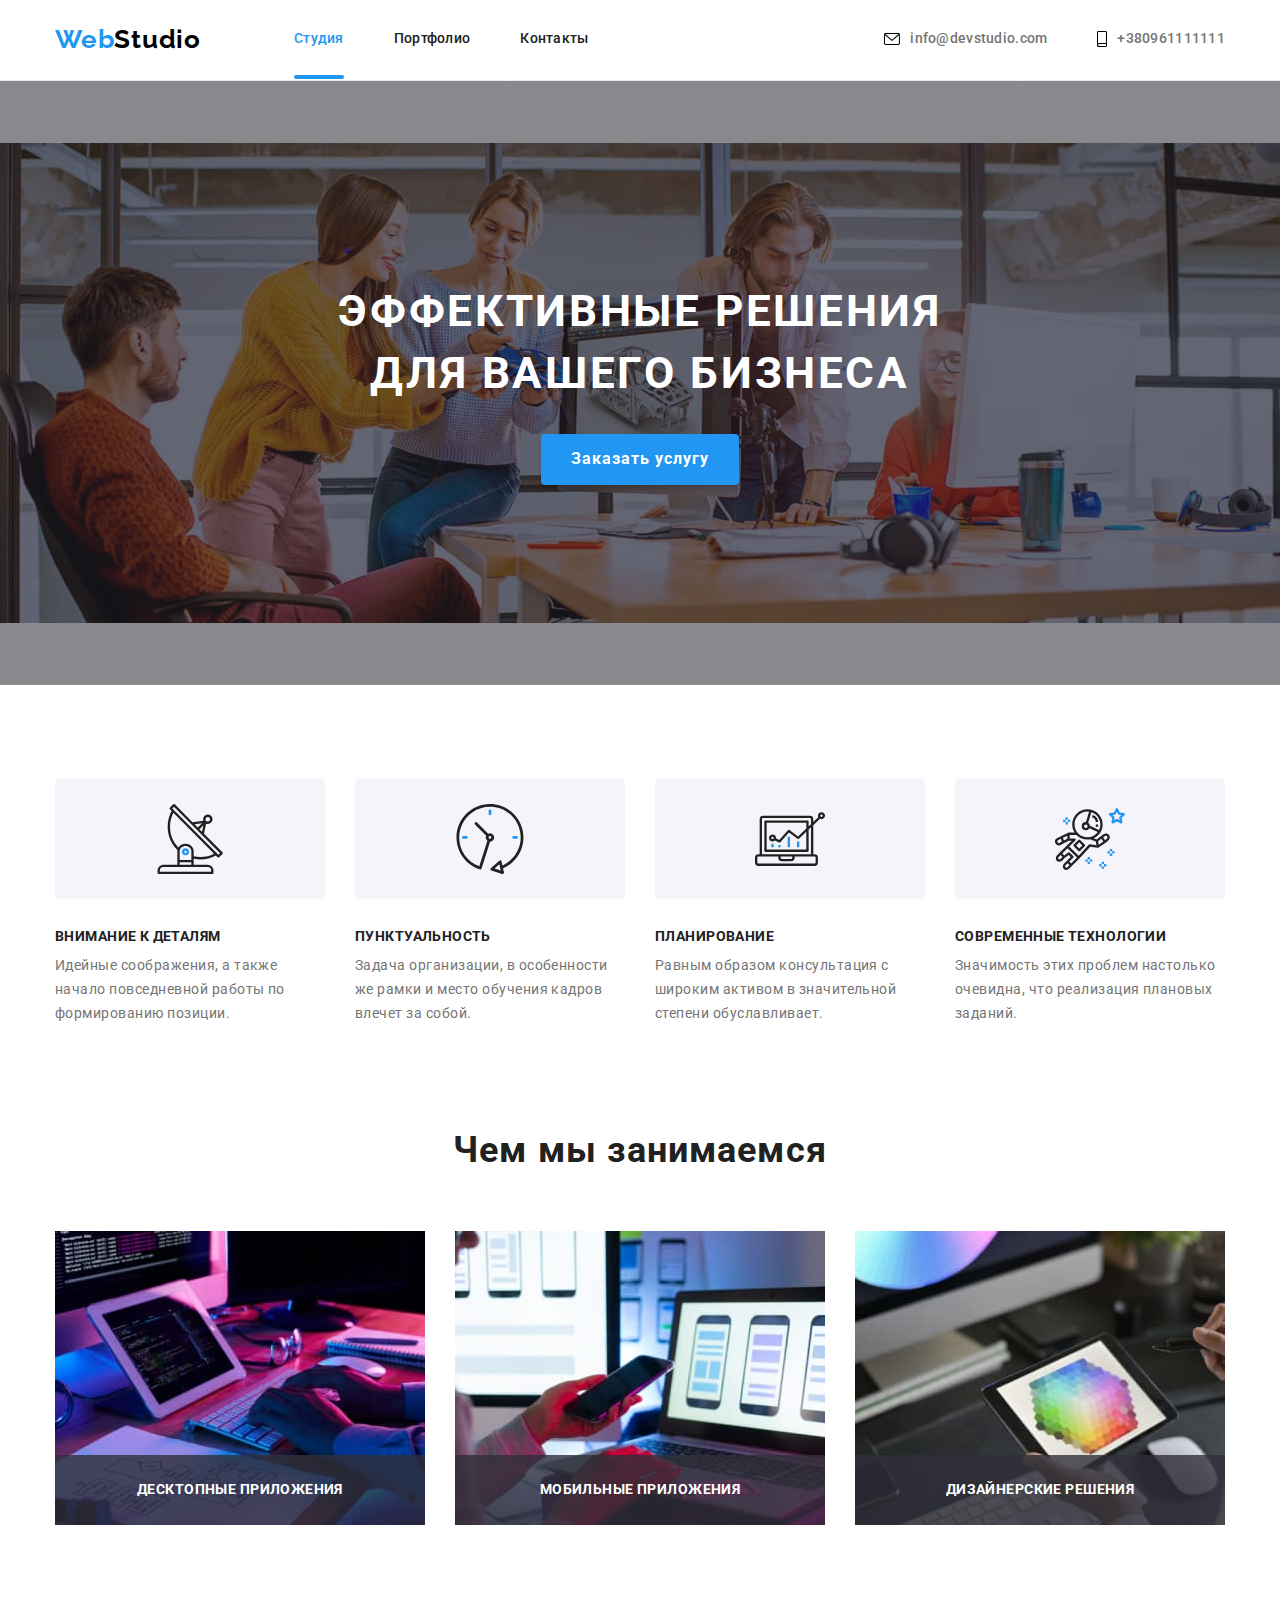
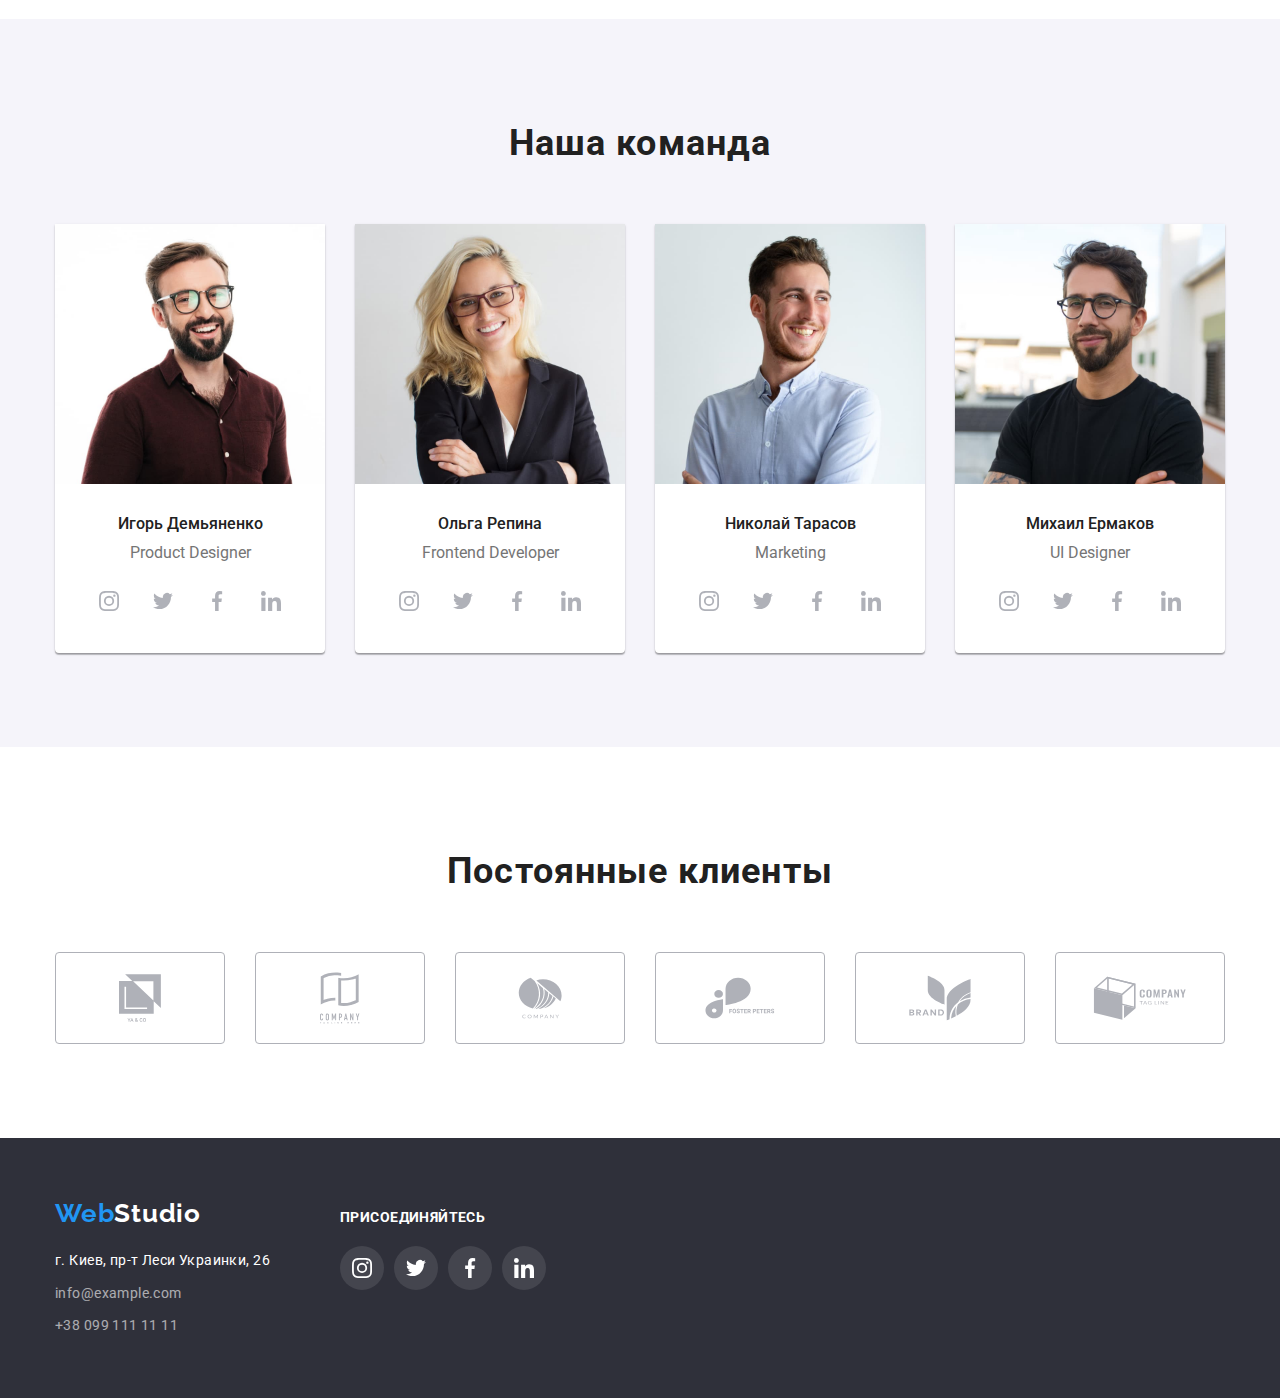
==== index.html @ d70297e1 "form markup" ====
<!DOCTYPE html>
<html lang="ru">

<head>
    <meta charset="UTF-8">
    <meta http-equiv="X-UA-Compatible" content="IE=edge">
    <meta name="viewport" content="width=device-width, initial-scale=1.0">
    <link rel="stylesheet"
        href="https://cdnjs.cloudflare.com/ajax/libs/modern-normalize/0.2.0/modern-normalize.min.css">
    <link rel="preconnect" href="https://fonts.gstatic.com">
    <link
        href="https://fonts.googleapis.com/css2?family=Raleway:wght@700&family=Roboto:wght@400;500;700;900&display=swap"
        rel="stylesheet">
    <link rel="stylesheet" href="./css/styles.css">
    <title>Студия-WebStudio</title>
</head>

<body>
    <header class="header">
        <div class="container">
            <div class="row space">
                <nav class="nav-row row space">
                    <a href="index.html" class="header-logo logo"><span>Web</span>Studio</a>
                    <ul class="row">
                        <li>
                            <a href="index.html" class="page-link active-page">Студия</a>
                        </li>
                        <li>
                            <a href="portfolio.html" class="page-link">Портфолио</a>
                        </li>
                        <li>
                            <a href="#" class="page-link">Контакты</a>
                        </li>
                    </ul>
                </nav>
                <ul class="link-row row">
                    <li class="link-item">
                        <a href="mailto:info@devstudio.com" target="_blank" rel="noopener noreferrer" class="link">
                            <svg class="link-svg" width="16" height="12">
                                <use href="./images/icons.svg#envelope"></use>
                            </svg>
                            info@devstudio.com
                        </a>
                    </li>
                    <li class="link-item">
                        <a href="tel:+380961111111" target="_blank" rel="noopener noreferrer" class="link">
                            <svg class="link-svg" width="10" height="16">
                                <use href="./images/icons.svg#smartphone"></use>
                            </svg>
                            +380961111111
                        </a>
                    </li>
                </ul>
            </div>
        </div>
    </header>
    <section class="hero">
        <div class="container">
            <h1 class="hero-title">Эффективные решения для вашего бизнеса</h1>
            <button type="button" class="hero-button" data-modal-open>Заказать услугу</button>
        </div>
    </section>
    <section class="advantages">
        <div class="container">
            <h2 class="visually-hidden">Наши преимущества</h2>
            <ul class="row">
                <li class="point-item">
                    <div class="svg-wrapper">
                        <svg width="70" height="70">
                            <use href="./images/icons.svg#antenna"></use>
                        </svg>
                    </div>
                    <h3 class="point-header">Внимание к деталям</h3>
                    <p class="point-value text">Идейные соображения, а также начало повседневной работы по формированию
                        позиции.</p>
                </li>
                <li class="point-item">
                    <div class="svg-wrapper">
                        <svg width="70" height="70">
                            <use href="./images/icons.svg#clock"></use>
                        </svg>
                    </div>
                    <h3 class="point-header">Пунктуальность</h3>
                    <p class="point-value text">Задача организации, в особенности же рамки и место обучения кадров
                        влечет за
                        собой.</p>
                </li>
                <li class="point-item">
                    <div class="svg-wrapper">
                        <svg width="70" height="70">
                            <use href="./images/icons.svg#diagram"></use>
                        </svg>
                    </div>
                    <h3 class="point-header">Планирование</h3>
                    <p class="point-value text">Равным образом консультация с широким активом в значительной степени
                        обуславливает.</p>
                </li>
                <li class="point-item">
                    <div class="svg-wrapper">
                        <svg width="70" height="70">
                            <use href="./images/icons.svg#astronaut"></use>
                        </svg>
                    </div>
                    <h3 class="point-header">Современные технологии</h3>
                    <p class="point-value text">Значимость этих проблем настолько очевидна, что реализация плановых
                        заданий.
                    </p>
                </li>
            </ul>
        </div>
    </section>
    <section class="section">
        <div class="container">
            <h2 class="second-title">Чем мы занимаемся</h2>
            <ul class="row">
                <li class="image-item">
                    <div class="doing-wrapper">
                         <img src="./images/what-we-do1.jpg" alt="как бы мы работали над вашим проектом" width="370"
                        height="294">
                        <div class="doing-text">Десктопные приложения</div>
                    </div>
                </li>
                <li class="image-item">
                    <div class="doing-wrapper">
                        <img src="./images/what-we-do2.jpg" alt="еще один пример работы" width="370" height="294">
                        <div class="doing-text">Мобильные приложения</div>
                    </div>  
                    
                </li>
                <li class="image-item">
                    <div class="doing-wrapper">
                        <img src="./images/what-we-do3.jpg" alt="у нас лучшие дизайнеры" width="370" height="294">
                        <div class="doing-text">Дизайнерские решения</div>
                    </div>
                </li>
            </ul>
        </div>
    </section>
    <section class="section team-section">
        <div class="container">
            <h2 class="team-title">Наша команда</h2>
            <ul class="row card-row">
                <li class="card">
                    <img src="./images/product-designer.jpg" alt="product-designer" width="270" height="260">
                    <div class="card-info">
                        <h3 class="name">Игорь Демьяненко</h3>
                        <p lang="en" class="position">Product Designer</p>
                        <ul class="social-icons">
                            <li class="social-icon-item">
                                <a href="#" class="social-icon-link" target="_blank" rel="noopener noreferrer">
                                    <svg class="social-icon" width="20" height="20">
                                        <use href="./images/icons.svg#instagram"></use>
                                    </svg>
                                </a>
                            </li>
                            <li class="social-icon-item">
                                <a href="#" class="social-icon-link">
                                    <svg class="social-icon" width="20" height="20">
                                        <use href="./images/icons.svg#twitter"></use>
                                    </svg>
                                </a>
                            </li>
                            <li class="social-icon-item">
                                <a href="#" class="social-icon-link" target="_blank" rel="noopener noreferrer">
                                    <svg class="social-icon" width="20" height="20">
                                        <use href="./images/icons.svg#facebook"></use>
                                    </svg>
                                </a>
                            </li>
                            <li class="social-icon-item">
                                <a href="#" class="social-icon-link" target="_blank" rel="noopener noreferrer">
                                    <svg class="social-icon" width="20" height="20">
                                        <use href="./images/icons.svg#linkedin"></use>
                                    </svg>
                                </a>
                            </li>
                        </ul>
                    </div>

                </li>
                <li class="card">
                    <img src="./images/frontend-developer.jpg" alt="frontend-developer" width="270" height="260">
                    <div class="card-info">
                        <h3 class="name">Ольга Репина</h3>
                        <p lang="en" class="position">Frontend Developer</p>
                        <ul class="social-icons">
                            <li class="social-icon-item">
                                <a href="#" class="social-icon-link" target="_blank" rel="noopener noreferrer">
                                    <svg class="social-icon" width="20" height="20">
                                        <use href="./images/icons.svg#instagram"></use>
                                    </svg>
                                </a>
                            </li>
                            <li class="social-icon-item">
                                <a href="#" class="social-icon-link">
                                    <svg class="social-icon" width="20" height="20">
                                        <use href="./images/icons.svg#twitter"></use>
                                    </svg>
                                </a>
                            </li>
                            <li class="social-icon-item">
                                <a href="#" class="social-icon-link" target="_blank" rel="noopener noreferrer">
                                    <svg class="social-icon" width="20" height="20">
                                        <use href="./images/icons.svg#facebook"></use>
                                    </svg>
                                </a>
                            </li>
                            <li class="social-icon-item">
                                <a href="#" class="social-icon-link" target="_blank" rel="noopener noreferrer">
                                    <svg class="social-icon" width="20" height="20">
                                        <use href="./images/icons.svg#linkedin"></use>
                                    </svg>
                                </a>
                            </li>
                        </ul>
                    </div>
                </li>
                <li class="card">
                    <img src="./images/marketing.jpg " alt="marketing" width="270" height="260">
                    <div class="card-info">
                        <h3 class="name">Николай Тарасов</h3>
                        <p lang="en" class="position">Marketing</p>
                        <ul class="social-icons">
                            <li class="social-icon-item">
                                <a href="#" class="social-icon-link" target="_blank" rel="noopener noreferrer">
                                    <svg class="social-icon" width="20" height="20">
                                        <use href="./images/icons.svg#instagram"></use>
                                    </svg>
                                </a>
                            </li>
                            <li class="social-icon-item">
                                <a href="#" class="social-icon-link">
                                    <svg class="social-icon" width="20" height="20">
                                        <use href="./images/icons.svg#twitter"></use>
                                    </svg>
                                </a>
                            </li>
                            <li class="social-icon-item">
                                <a href="#" class="social-icon-link" target="_blank" rel="noopener noreferrer">
                                    <svg class="social-icon" width="20" height="20">
                                        <use href="./images/icons.svg#facebook"></use>
                                    </svg>
                                </a>
                            </li>
                            <li class="social-icon-item">
                                <a href="#" class="social-icon-link" target="_blank" rel="noopener noreferrer">
                                    <svg class="social-icon" width="20" height="20">
                                        <use href="./images/icons.svg#linkedin"></use>
                                    </svg>
                                </a>
                            </li>
                        </ul>
                    </div>
                </li>
                <li class="card">
                    <img src="./images/ui-designer.jpg" alt="ui-designer" width="270" height="260">
                    <div class="card-info">
                        <h3 class="name">Михаил Ермаков</h3>
                        <p lang="en" class="position">UI Designer</p>
                        <ul class="social-icons">
                            <li class="social-icon-item">    
                                <a href="#" class="social-icon-link" target="_blank" rel="noopener noreferrer">
                                    <svg class="social-icon" width="20" height="20">
                                        <use href="./images/icons.svg#instagram"></use>
                                    </svg>
                                </a>
                            </li>
                            <li class="social-icon-item">
                                <a href="#" class="social-icon-link">
                                    <svg class="social-icon" width="20" height="20">
                                        <use href="./images/icons.svg#twitter"></use>
                                    </svg>
                                </a>
                            </li>
                            <li class="social-icon-item">
                                <a href="#" class="social-icon-link" target="_blank" rel="noopener noreferrer">
                                    <svg class="social-icon" width="20" height="20">
                                        <use href="./images/icons.svg#facebook"></use>
                                    </svg>
                                </a>
                            </li>
                            <li class="social-icon-item">
                                <a href="#" class="social-icon-link" target="_blank" rel="noopener noreferrer">
                                    <svg class="social-icon" width="20" height="20">
                                        <use href="./images/icons.svg#linkedin"></use>
                                    </svg>
                                </a>
                            </li>
                        </ul>
                    </div>
                </li>
            </ul>
        </div>
    </section>
    <section class="regular-customers section">
        <div class="container">
            <h2 class="regular-customers-title">Постоянные клиенты</h2>
            <ul class="customer-link-row">
                <li class="customer-item">
                    <a href="#" class="customer-link" target="_blank" rel="noopener noreferrer">
                        <svg class="brand-icon" width="42" height="48">
                            <use href="./images/icons.svg#union"></use>
                        </svg>
                    </a>
                </li>
                <li class="customer-item">
                    <a href="#" class="customer-link" target="_blank" rel="noopener noreferrer">
                        <svg class="brand-icon" width="40" height="52">
                            <use href="./images/icons.svg#tag-line-com"></use>
                        </svg>
                    </a>
                </li>
                <li class="customer-item">
                    <a href="#" class="customer-link" target="_blank" rel="noopener noreferrer">
                        <svg class="brand-icon" width="44" height="42">
                            <use href="./images/icons.svg#company"></use>
                        </svg>
                    </a>
                </li>
                <li class="customer-item">
                    <a href="#" class="customer-link" target="_blank" rel="noopener noreferrer">
                        <svg class="brand-icon" width="86" height="42">
                            <use href="./images/icons.svg#foster"></use>
                        </svg>
                    </a>
                </li>
                <li class="customer-item">
                    <a href="#" class="customer-link" target="_blank" rel="noopener noreferrer">
                        <svg class="brand-icon" width="64" height="46">
                            <use href="./images/icons.svg#brand"></use>
                        </svg>
                    </a>
                </li>
                <li  class="customer-item">
                    <a href="#" class="customer-link" target="_blank" rel="noopener noreferrer">
                        <svg class="brand-icon" width="94" height="44">
                            <use href="./images/icons.svg#tag-line"></use>
                        </svg>
                    </a>
                </li>
            </ul>
        </div>
    </section>
    <footer class="footer">
        <div class="container">
            <div class="row footer-row">
                <div class="left-column">
                    <a href="index.html" class="logo footer-logo"><span>Web</span>Studio</a>
                    <address class="address">
                        <ul class="address-row">
                            <li class="address-item">
                                <a href="https://goo.gl/maps/iHY8PVEZyVwbVwEV8" target="_blank"
                                    rel="noopener noreferrer" class="link-hover footer-link address">г. Киев, пр-т Леси
                                    Украинки, 26</a>
                            </li>
                            <li class="address-item">
                                <a href="mailto:info@example.com" target="_blank" rel="noopener noreferrer"
                                    class="footer-link">info@example.com</a>
                            </li>
                            <li class="address-item">
                                <a href="tel:+380991111111" target="_blank" rel="noopener noreferrer"
                                    class="footer-link">+38
                                    099
                                    111 11 11</a>
                            </li>
                        </ul>
                    </address>
                </div>
                <div class="second-column">
                    <h3 class="social-header point-header">присоединяйтесь</h3>
                    <ul class="footer-social-icons">
                        <li class="footer-social-item">
                            <a href="#" class="footer-social-icon-link" target="_blank" rel="noopener noreferrer">
                                <svg class="footer-social-icon" width="20" height="20">
                                    <use href="./images/icons.svg#instagram"></use>
                                </svg>
                            </a>
                        </li>
                        <li class="footer-social-item">
                            <a href="#" class="footer-social-icon-link">
                                <svg class="footer-social-icon" width="20" height="20">
                                    <use href="./images/icons.svg#twitter"></use>
                                </svg>
                            </a>
                        </li>
                        <li class="footer-social-item">
                            <a href="#" class="footer-social-icon-link" target="_blank" rel="noopener noreferrer">
                                <svg class="footer-social-icon" width="20" height="20">
                                    <use href="./images/icons.svg#facebook"></use>
                                </svg>
                            </a>
                        </li>
                        <li class="footer-social-item">
                            <a href="#" class="footer-social-icon-link" target="_blank" rel="noopener noreferrer">
                                <svg class="footer-social-icon" width="20" height="20">
                                    <use href="./images/icons.svg#linkedin"></use>
                                </svg>
                            </a>
                        </li>
                    </ul>
                </div>
            </div>

        </div>
    </footer>
    <div class="backdrop is-hidden" data-modal>
        <div class="modal">
            <button class="close-button" type="button" data-modal-close>
                <svg class="close-inner" width="18" height="18">
                    <use href="./images/icons.svg#close"></use>
                </svg>
            </button>
            <h3 class="popup-header">Оставьте свои данные, мы вам перезвоним</h3>
            <form class="popup-form" action="./js/modal.js" method="get">
                <div class="input-wrapper">
                    <label for="name">Имя</label>
                    <input type="text" id="name" value="name">
                </div>
                <div class="input-wrapper">
                    <label for="tel">Телефон</label>
                    <input type="tel" id="tel" value="tel">
                </div>
                <div class="input-wrapper">
                    <label for="email">Почта</label>
                    <input type="email" id="email" value="email">
                </div>
                <div class="input-wrapper">
                    <label for="message">Комментарий</label>
                    <textarea name="message" id="message" cols="30" rows="10"></textarea>
                </div>
                <div class="check-wrapper">
                    <input type="checkbox" id="agreement">
                    <label for="agreement">Соглашаюсь с рассылкой и принимаю <a class="conditions-link" href="#">Условия договора</a></label>
                </div>
                <button type="submit">Отправить</button>
            </form>
        </div>
    </div>
    <script src="./js/modal.js"></script>
</body>
</html>
---- css/styles.css ----
:root {
  --main-font: "Roboto", sans-serif;
  --secondary-font: "Raleway", sans-serif;
  --brand-color: #2196f3;
  --main-text-color: #212121;
  --sub-text-color: #757575;
  --white-color: #fff;
  --black-color: #000;
  --dark-backgraund: #2f303a;
  --light-background: #f5f4fa;
  --border-color: #ececec;
  --secondary-border-color: #eeeeee;
  --under-bg-color: #c4c4c4;
  --icons-color: #afb1b8;
}

body {
  font-family: var(--main-font);
  font-size: 14px;
  line-height: 1.14;
  color: var(--main-text-color);
  margin: 0;
  font-style: normal;
}
img {
  display: block;
}
div {
  box-sizing: border-box;
}
.container {
  width: 1200px;
  padding: 0 15px;
  margin: 0 auto;
}
button {
  cursor: pointer;
}
a {
  text-decoration: none;
  font-style: inherit;
}
ul {
  list-style: none;
  margin: 0;
  padding: 0;
}
h1,
h2,
h3,
h4,
h5,
h6,
p {
  padding: 0;
  margin: 0;
}
.page-link,
.link {
  font-weight: 500;
  line-height: 1.14;
  letter-spacing: 0.02em;
  transition-duration: 250ms;
  transition-timing-function: cubic-bezier(0.4, 0, 0.2, 1);
}
.link {
  color: var(--sub-text-color);
}
.page-link {
  color: var(--main-text-color);
}
.link:focus,
.link:hover,
.page-link:hover,
.page-link:focus,
.footer-link:hover,
.footer-link:focus {
  color: var(--brand-color);
  opacity: 1;
}
.logo span {
  color: var(--brand-color);
}
.logo {
  font-family: var(--secondary-font);
  font-size: 26px;
  line-height: 1.19;
  font-weight: bold;
  letter-spacing: 0.03em;
}
.header {
  border-bottom: 1px solid var(--border-color);
  padding: 24px 0 25px 0;
}
.header-logo {
  color: var(--black-color);
  margin-right: 93px;
}
.active-page {
  color: var(--brand-color);
  position: relative;
}
.active-page::after {
  content: "";
  background: var(--brand-color);
  border-radius: 2px;
  width: 100%;
  height: 4px;
  position: absolute;
  display: block;
  top: 45px;
  left: 0;
}
.link-item svg {
  margin-right: 10px;
}

.link {
  display: flex;
  align-items: center;
}
.mail-svg,
.phone-svg {
  fill: var(--sub-text-color);
  transition-duration: 250ms;
  transition-timing-function: cubic-bezier(0.4, 0, 0.2, 1);
}
.link:hover .link-svg,
.link:focus .link-svg {
  fill: var(--brand-color);
}

.svg-wrapper {
  display: flex;
  align-items: center;
  justify-content: center;
  height: 120px;
  margin-bottom: 30px;
  background: var(--light-background);
  border-radius: 4px;
}
.hero {
  padding: 200px 0;
  text-align: center;
  background-color: var(--under-bg-color);
  background-image: linear-gradient(
      rgba(47, 48, 58, 0.4),
      rgba(47, 48, 58, 0.4)
    ),
    url("../images/hero-bg.jpg");
  background-repeat: no-repeat;
  background-position: center;
  background-size: contain;
}
.hero-title {
  font-size: 44px;
  line-height: 1.4;
  text-transform: uppercase;
  color: var(--white-color);
  text-align: center;
  letter-spacing: 0.06em;
  margin-top: 0;
  margin-left: auto;
  margin-right: auto;
  margin-bottom: 30px;
  max-width: 696px;
}
.hero-button {
  color: var(--white-color);
  font-size: 16px;
  font-family: var(--main-font);
  font-weight: 700;
  letter-spacing: 0.06em;
  border: none;
  padding: 10px 30px;
  line-height: 1.9;
  background: var(--brand-color);
  box-shadow: 0 4px 4px rgba(0, 0, 0, 0.15);
  border-radius: 4px;
}
.visually-hidden {
  position: absolute;
  clip: rect(0 0 0 0);
  width: 1px;
  height: 1px;
  margin: -1px;
}
.point-item {
  flex: 0 0 270px;
}
.point-item:not(:last-child) {
  margin-right: 30px;
}
.point-header {
  font-size: 14px;
  line-height: 1.14;
  letter-spacing: 0.03em;
  text-transform: uppercase;
  margin-bottom: 10px;
}
.text {
  color: var(--sub-text-color);
  line-height: 1.7;
}
.point-value {
  letter-spacing: 0.03rem;
}
.second-title,
.team-title,
.regular-customers-title {
  font-size: 36px;
  line-height: 1.7;
  text-align: center;
  letter-spacing: 0.03em;
  margin-bottom: 50px;
}
.advantages {
  padding-top: 94px;
}
.doing-wrapper {
  position: relative;
}
.doing-text {
  font-weight: bold;
  font-size: 14px;
  line-height: 1.14;
  text-align: center;
  letter-spacing: 0.03em;
  text-transform: uppercase;
  color: var(--white-color);
  position: absolute;
  bottom: 0;
  left: 0;
  width: 100%;
  background: rgba(47, 48, 58, 0.8);
  display: flex;
  align-items: center;
  justify-content: center;
  height: 70px;
}
.section {
  padding: 94px 0;
}
.our-team {
  background-color: var(--light-background);
}
.social-icons {
  display: flex;
  align-items: center;
  justify-content: space-between;
  margin-top: 16px;
}
.social-icon-link,
.footer-social-icon-link {
  width: 44px;
  height: 44px;
  border-radius: 50%;
  display: flex;
  align-items: center;
  justify-content: center;
  transition-duration: 250ms;
  transition-timing-function: cubic-bezier(0.4, 0, 0.2, 1);
}
.social-icon-link:hover,
.social-icon-link:focus {
  background-color: var(--brand-color);
}
.social-icon-link:hover .social-icon,
.social-icon-link:focus .social-icon {
  fill: var(--white-color);
}
.social-icon,
.brand-icon {
  fill: var(--icons-color);
  transition-duration: 250ms;
  transition-timing-function: cubic-bezier(0.4, 0, 0.2, 1);
}
.row {
  display: flex;
  flex-wrap: wrap;
}
.nav-row li:not(:last-child),
.link-row li:not(:last-child) {
  margin-right: 50px;
}
.space {
  align-items: center;
  justify-content: space-between;
}
.image-item {
  flex: 0 0 370px;
}
.image-item:not(:last-child) {
  margin-right: 30px;
}
.team-section {
  background-color: var(--light-background);
}
.card-row {
  margin-left: -30px;
  margin-top: -30px;
}
.card {
  text-align: center;
  background-color: var(--white-color);
  box-shadow: 0 1px 3px rgba(0, 0, 0, 0.12), 0 1px 1px rgba(0, 0, 0, 0.14),
    0 2px 1px rgba(0, 0, 0, 0.2);
  border-radius: 0 0 4px 4px;
  margin-left: 30px;
  margin-top: 30px;
  flex-basis: calc((100% - 120px) / 4);
}
.card-info {
  padding: 30px 32px;
}
.name {
  font-size: 16px;
  line-height: 1.2;
  font-weight: 500;
  text-transform: capitalize;
  margin-bottom: 10px;
}
.position {
  color: var(--sub-text-color);
  font-size: 16px;
  line-height: 1.2;
  margin: 0;
}
.customer-link-row {
  display: flex;
  margin-top: -30px;
  margin-left: -30px;
}
.customer-item {
  margin-left: 30px;
  margin-top: 30px;
  flex-basis: calc((100% - 180px) / 6);
}
.customer-link {
  border: 1px solid var(--icons-color);
  box-sizing: border-box;
  border-radius: 4px;
  display: flex;
  align-items: center;
  justify-content: center;
  height: 92px;
  transition-duration: 250ms;
  transition-timing-function: cubic-bezier(0.4, 0, 0.2, 1);
}
.customer-link:hover,
.customer-link:focus {
  border-color: var(--brand-color);
}
.customer-link:hover .brand-icon,
.customer-link:focus .brand-icon {
  fill: var(--brand-color);
}
.footer {
  padding: 60px 0;
  background-color: var(--dark-backgraund);
}

.left-column {
  margin-right: 70px;
}
.footer-row {
  align-items: baseline;
}
.footer-social-icon-link {
  background: rgba(255, 255, 255, 0.1);
  transition-duration: 250ms;
  transition-timing-function: cubic-bezier(0.4, 0, 0.2, 1);
}
.footer-social-icon {
  fill: var(--white-color);
}
.footer-social-item:not(:last-child) {
  margin-right: 10px;
}
.footer-social-icon-link:hover,
.footer-social-icon-link:focus {
  background: var(--brand-color);
}
.footer-social-icons {
  display: flex;
  align-items: center;
}
.social-header {
  color: var(--white-color);
  margin-bottom: 20px;
}
.footer-logo {
  color: var(--white-color);
}
.footer-link {
  font-style: normal;
  opacity: 0.6;
  color: var(--white-color);
  font-size: 14px;
  line-height: 1.7;
  letter-spacing: 0.03em;
}
.address {
  color: var(--white-color);
  opacity: 1;
}
.address-item:not(:last-child) {
  margin-bottom: 9px;
}
/* ====== portfolio-page ====== */

.button-row {
  display: flex;
  align-items: center;
  justify-content: center;
  margin-bottom: 50px;
}
.list-item:not(:last-child) {
  margin-right: 8px;
}
.portfolio-button {
  font-weight: 500;
  font-size: 16px;
  line-height: 1.6;
  color: var(--main-text-color);
  padding: 6px 22px;
  background-color: var(--light-background);
  border-radius: 4px;
  letter-spacing: 0.03em;
  border: none;
  transition-duration: 250ms;
  transition-timing-function: cubic-bezier(0.4, 0, 0.2, 1);
}
.portfolio-button:hover,
.portfolio-button:focus {
  background-color: var(--brand-color);
  color: var(--white-color);
  box-shadow: 0 3px 1px rgba(0, 0, 0, 0.1), 0 1px 2px rgba(0, 0, 0, 0.08),
    0px 2px 2px rgba(0, 0, 0, 0.12);
}
.portfolio-row {
  margin-top: -30px;
  margin-left: -30px;
}
.portfolio-card {
  flex-basis: calc((100% - 90px) / 3);
  margin-top: 30px;
  margin-left: 30px;
}
.portfolio-card-wrapper {
  position: relative;
  overflow: hidden;
}
.portfolio-card-overlay {
  position: absolute;
  font-size: 18px;
  line-height: 28px;
  letter-spacing: 0.03em;
  color: var(--white-color);
  padding: 63px 24px;
  background: rgba(33, 150, 243, 0.9);
  transform: translateY(100%);
  transition: transform 250ms linear;
  width: 100%;
  height: 100%;
  overflow-y: auto;
}
.portfolio-info {
  padding: 20px 24px;
  border-bottom: 1px solid var(--secondary-border-color);
  border-left: 1px solid var(--secondary-border-color);
  border-right: 1px solid var(--secondary-border-color);
}
.project-name {
  font-size: 18px;
  line-height: 2;
  letter-spacing: 0.06em;
  margin-bottom: 4px;
  color: var(--main-text-color);
}
.portfolio-card-link {
  transition-duration: 250ms;
  transition-timing-function: cubic-bezier(0.4, 0, 0.2, 1);
}
.portfolio-card-link:hover .portfolio-card-overlay,
.portfolio-card-link:focus .portfolio-card-overlay {
  transform: translateY(-100%);
}
.portfolio-card-link:hover,
.portfolio-card-link:focus {
  box-sizing: border-box;
  display: block;
  box-shadow: 0px 1px 1px rgba(0, 0, 0, 0.12), 0px 4px 4px rgba(0, 0, 0, 0.06),
    1px 4px 6px rgba(0, 0, 0, 0.16);
}
.project-type {
  font-size: 16px;
  line-height: 1.9;
  color: var(--sub-text-color);
}
.address {
  margin-top: 20px;
}

.backdrop {
  position: fixed;
  left: 0;
  top: 0;
  height: 100vh;
  width: 100vw;
  background: rgba(0, 0, 0, 0.2);
  pointer-events: auto;
  opacity: 1;
  visibility: visible;
  transition: opacity 250ms linear, visibility 500ms linear;
}
.is-hidden {
  pointer-events: none;
  opacity: 0;
  visibility: hidden;
}
.modal {
  position: absolute;
  top: 50%;
  left: 50%;
  transform: translate(-50%, -50%);
  width: 528px;
  height: 581px;
  background: #ffffff;
  box-shadow: 0px 1px 3px rgba(0, 0, 0, 0.12), 0px 1px 1px rgba(0, 0, 0, 0.14),
    0px 2px 1px rgba(0, 0, 0, 0.2);
  border-radius: 4px;
  padding: 40px;
}
.close-button {
  display: flex;
  align-items: center;
  justify-content: center;
  width: 30px;
  height: 30px;
  position: absolute;
  padding: 0;
  top: 8px;
  right: 8px;
  border-radius: 50%;
  background: #ffffff;
  border: 1px solid rgba(0, 0, 0, 0.1);
  box-sizing: border-box;
  transition-duration: 250ms;
  transition-timing-function: cubic-bezier(0.4, 0, 0.2, 1);
}
.input-wrapper label {
  display: block;
}
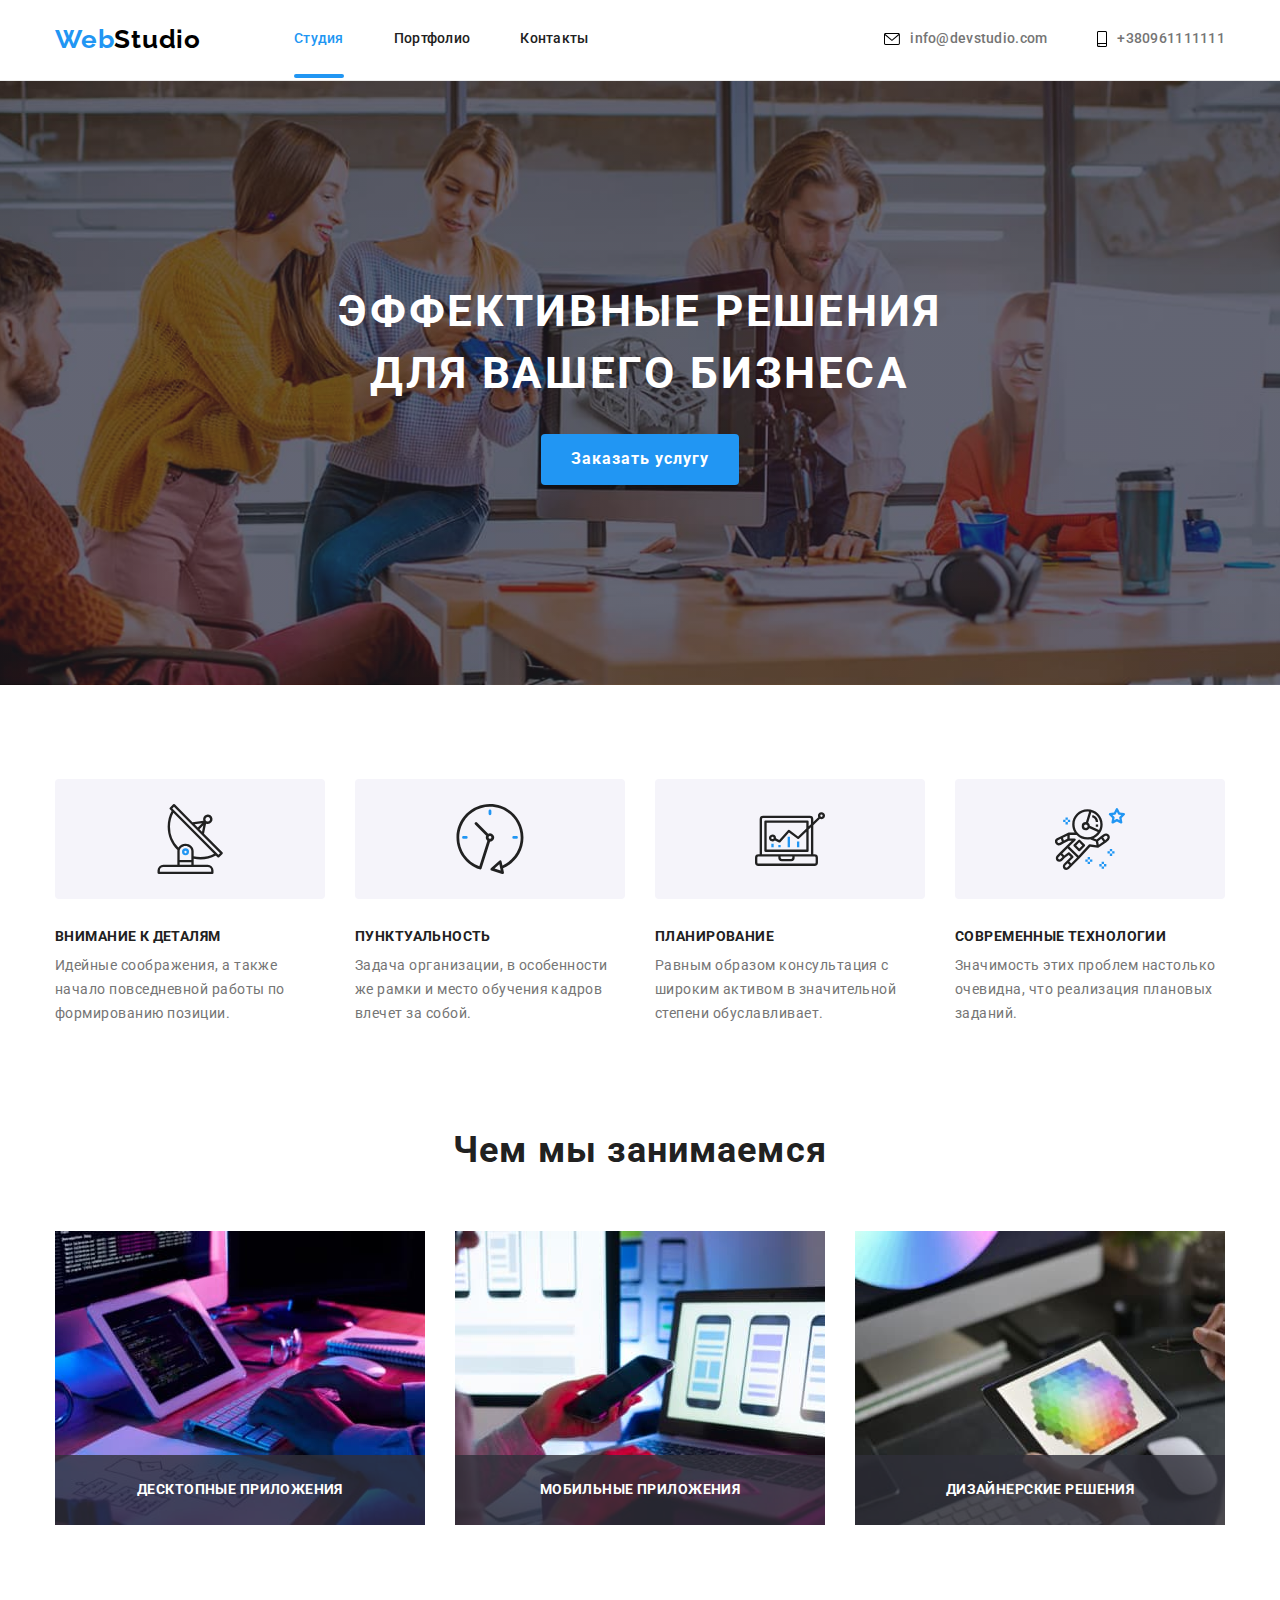
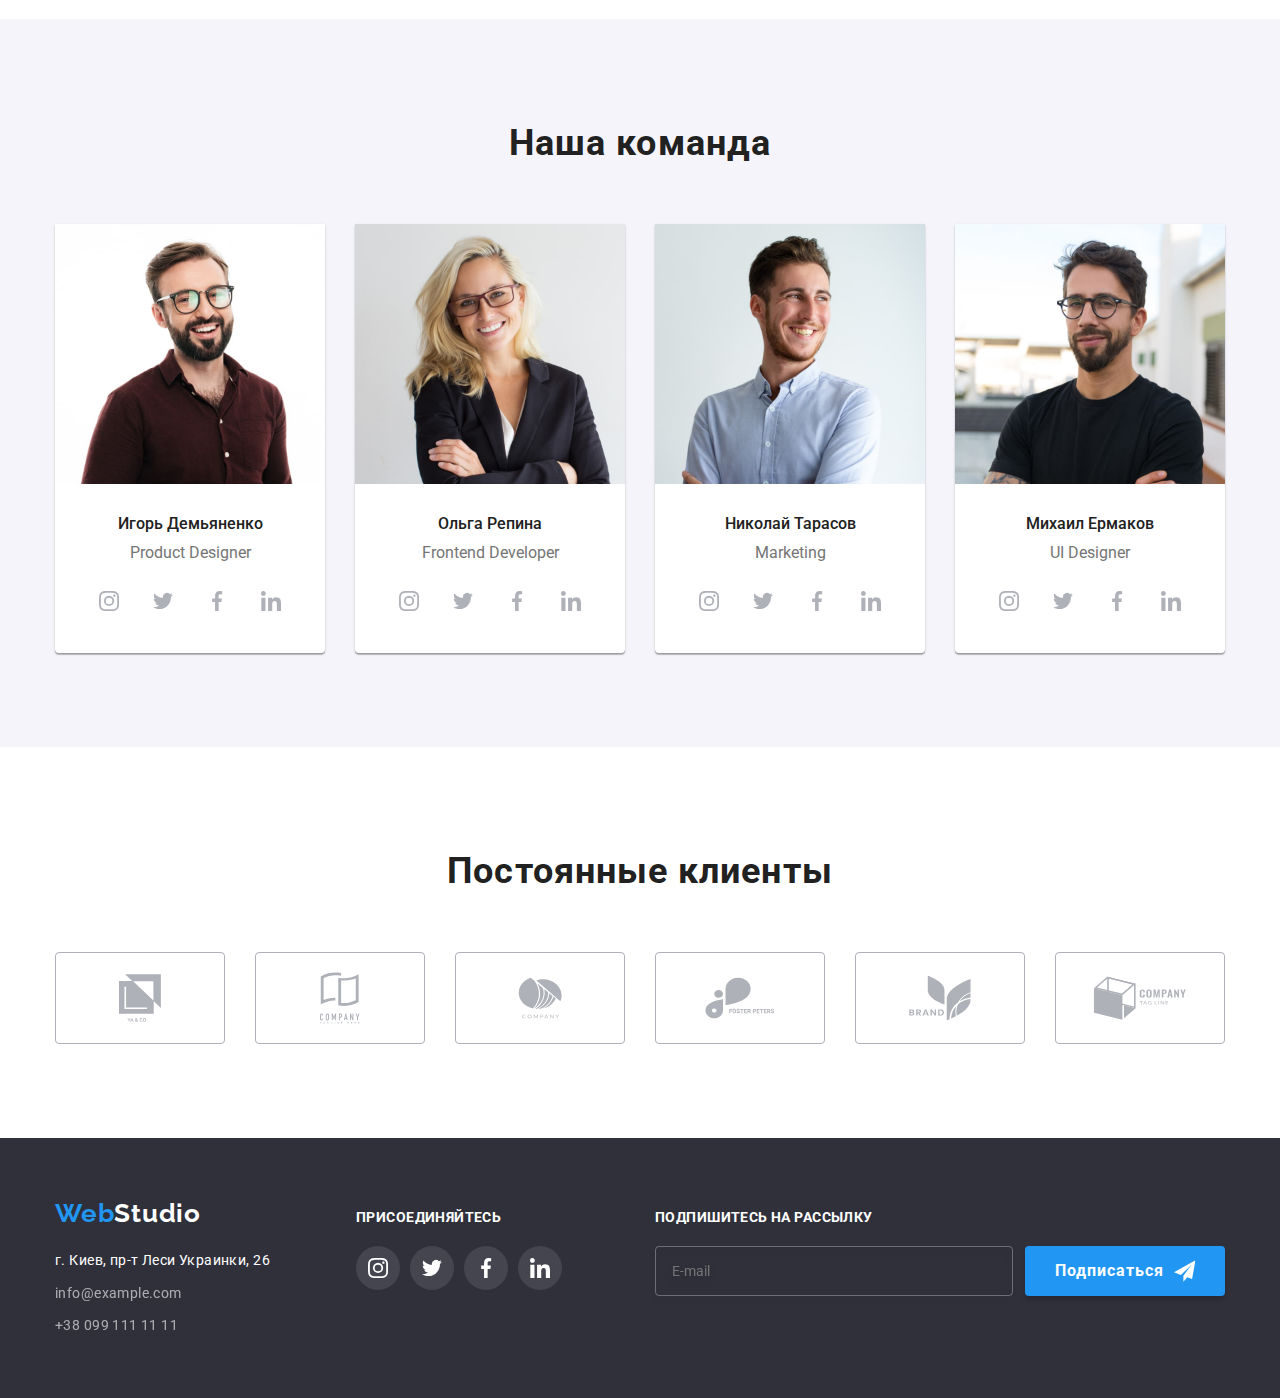
==== commit 8ab86e0a: "homework-6" ====
--- a/index.html
+++ b/index.html
@@ -399,6 +399,18 @@
                         </li>
                     </ul>
                 </div>
+                <div class="third-column">
+                    <h3 class="social-header point-header">Подпишитесь на рассылку</h3>
+                    <form action="get" class="mailing">
+                        <input class="mailing-input" type="email" placeholder="E-mail" name="mailing-email" required>
+                        <button class="mailing-button" type="submit">
+                            Подписаться
+                            <svg class="send-icon" width="24" height="24">
+                                <use href="./images/icons.svg#icon-send"></use>
+                            </svg>
+                        </button>
+                    </form>
+                </div>
             </div>
 
         </div>
@@ -412,30 +424,40 @@
             </button>
             <h3 class="popup-header">Оставьте свои данные, мы вам перезвоним</h3>
             <form class="popup-form" action="./js/modal.js" method="get">
-                <div class="input-wrapper">
-                    <label for="name">Имя</label>
-                    <input type="text" id="name" value="name">
+                    <label class="popup-label" for="name">Имя</label>
+                    <div class="input-wrapper">
+                        <input class="popup-input" type="text" id="name" required name="user-name" minlength="2" pattern="[a-zA-Zа-яёАЯЁ]+" title="Имя должно содержать символы кириллицы или латиницы">
+                        <svg class="input-icon" width="18" height="18">
+                            <use href="./images/icons.svg#person"></use>
+                        </svg>
+                    </div>
+                    <label class="popup-label" for="tel">Телефон</label>
+                    <div class="input-wrapper">
+                        <input class="popup-input" type="tel" id="tel" pattern="[0-9]{3}-[0-9]{3}-[0-9]{2}-[0-9]{2}" title="096-000-00-00" required name="user-tel">
+                        <svg class="input-icon" width="18" height="18">
+                            <use href="./images/icons.svg#phone-black"></use>
+                        </svg>
+                    </div>
+                    <label class="popup-label" for="email">Почта</label>
+                    <div class="input-wrapper">
+                        <input class="popup-input" type="email" id="email" name="user-email" required>
+                        <svg class="input-icon" width="18" height="18">
+                            <use href="./images/icons.svg#email-black"></use>
+                        </svg>
+                    </div>
+                    <label class="popup-label" for="message">Комментарий</label>
+                    <div class="input-wrapper">
+                        <textarea class="popup-textarea" name="message" id="message" placeholder="Введите текст"></textarea>
+                    </div>
+                <div class="check-wrapper">
+                    <input class="checkbox visually-hidden"  type="checkbox" id="agreement" required>
+                    <label class="check-label" for="agreement">Соглашаюсь с рассылкой и принимаю <a class="conditions-link" href="#"> Условия договора</a></label>
                 </div>
-                <div class="input-wrapper">
-                    <label for="tel">Телефон</label>
-                    <input type="tel" id="tel" value="tel">
-                </div>
-                <div class="input-wrapper">
-                    <label for="email">Почта</label>
-                    <input type="email" id="email" value="email">
-                </div>
-                <div class="input-wrapper">
-                    <label for="message">Комментарий</label>
-                    <textarea name="message" id="message" cols="30" rows="10"></textarea>
-                </div>
-                <div class="check-wrapper">
-                    <input type="checkbox" id="agreement">
-                    <label for="agreement">Соглашаюсь с рассылкой и принимаю <a class="conditions-link" href="#">Условия договора</a></label>
-                </div>
-                <button type="submit">Отправить</button>
+                <button class="popup-submit" type="submit">Отправить</button>
             </form>
         </div>
     </div>
     <script src="./js/modal.js"></script>
 </body>
+
 </html>--- a/css/styles.css
+++ b/css/styles.css
@@ -2,6 +2,7 @@
   --main-font: "Roboto", sans-serif;
   --secondary-font: "Raleway", sans-serif;
   --brand-color: #2196f3;
+  --button-hover: #188ce8;
   --main-text-color: #212121;
   --sub-text-color: #757575;
   --white-color: #fff;
@@ -60,6 +61,7 @@
   font-weight: 500;
   line-height: 1.14;
   letter-spacing: 0.02em;
+  transition-property: color;
   transition-duration: 250ms;
   transition-timing-function: cubic-bezier(0.4, 0, 0.2, 1);
 }
@@ -108,23 +110,19 @@
   height: 4px;
   position: absolute;
   display: block;
-  top: 45px;
+  bottom: -32px;
   left: 0;
 }
-.link-item svg {
+
+.link-svg {
   margin-right: 10px;
-}
-
+  transition: fill 250ms cubic-bezier(0.4, 0, 0.2, 1);
+}
 .link {
   display: flex;
   align-items: center;
 }
-.mail-svg,
-.phone-svg {
-  fill: var(--sub-text-color);
-  transition-duration: 250ms;
-  transition-timing-function: cubic-bezier(0.4, 0, 0.2, 1);
-}
+
 .link:hover .link-svg,
 .link:focus .link-svg {
   fill: var(--brand-color);
@@ -150,7 +148,7 @@
     url("../images/hero-bg.jpg");
   background-repeat: no-repeat;
   background-position: center;
-  background-size: contain;
+  background-size: cover;
 }
 .hero-title {
   font-size: 44px;
@@ -165,7 +163,9 @@
   margin-bottom: 30px;
   max-width: 696px;
 }
-.hero-button {
+.hero-button, 
+.popup-submit,
+.mailing-button {
   color: var(--white-color);
   font-size: 16px;
   font-family: var(--main-font);
@@ -177,13 +177,26 @@
   background: var(--brand-color);
   box-shadow: 0 4px 4px rgba(0, 0, 0, 0.15);
   border-radius: 4px;
+  transition: background 250ms cubic-bezier(0.4, 0, 0.2, 1);
+}
+.hero-button:hover,
+.hero-button:focus,
+.popup-submit:hover,
+.popup-submit:focus,
+.mailing-button:hover,
+.mailing-button:focus {
+  background: var(--button-hover);
 }
 .visually-hidden {
-  position: absolute;
-  clip: rect(0 0 0 0);
-  width: 1px;
-  height: 1px;
+  position: absolute !important;
+  clip: rect(1px 1px 1px 1px);
+  clip: rect(1px, 1px, 1px, 1px);
+  width: 1px !important;
+  height: 1px !important;
   margin: -1px;
+  padding: 0;
+  border: 0;
+  overflow: hidden;
 }
 .point-item {
   flex: 0 0 270px;
@@ -258,6 +271,7 @@
   display: flex;
   align-items: center;
   justify-content: center;
+  transition-property: background;
   transition-duration: 250ms;
   transition-timing-function: cubic-bezier(0.4, 0, 0.2, 1);
 }
@@ -272,6 +286,7 @@
 .social-icon,
 .brand-icon {
   fill: var(--icons-color);
+  transition-property: fill;
   transition-duration: 250ms;
   transition-timing-function: cubic-bezier(0.4, 0, 0.2, 1);
 }
@@ -344,6 +359,7 @@
   align-items: center;
   justify-content: center;
   height: 92px;
+  transition-property: border;
   transition-duration: 250ms;
   transition-timing-function: cubic-bezier(0.4, 0, 0.2, 1);
 }
@@ -362,14 +378,13 @@
 
 .left-column {
   margin-right: 70px;
+  flex: 0 0 231px;
 }
 .footer-row {
   align-items: baseline;
 }
 .footer-social-icon-link {
   background: rgba(255, 255, 255, 0.1);
-  transition-duration: 250ms;
-  transition-timing-function: cubic-bezier(0.4, 0, 0.2, 1);
 }
 .footer-social-icon {
   fill: var(--white-color);
@@ -399,6 +414,8 @@
   font-size: 14px;
   line-height: 1.7;
   letter-spacing: 0.03em;
+  transition: color 250ms cubic-bezier(0.4, 0, 0.2, 1),
+    opacity 250ms cubic-bezier(0.4, 0, 0.2, 1);
 }
 .address {
   color: var(--white-color);
@@ -428,6 +445,7 @@
   border-radius: 4px;
   letter-spacing: 0.03em;
   border: none;
+  transition-property: color, box-shadow, background-color;
   transition-duration: 250ms;
   transition-timing-function: cubic-bezier(0.4, 0, 0.2, 1);
 }
@@ -479,6 +497,9 @@
   color: var(--main-text-color);
 }
 .portfolio-card-link {
+  box-sizing: border-box;
+  display: block;
+  transition-property: box-shadow;
   transition-duration: 250ms;
   transition-timing-function: cubic-bezier(0.4, 0, 0.2, 1);
 }
@@ -488,8 +509,6 @@
 }
 .portfolio-card-link:hover,
 .portfolio-card-link:focus {
-  box-sizing: border-box;
-  display: block;
   box-shadow: 0px 1px 1px rgba(0, 0, 0, 0.12), 0px 4px 4px rgba(0, 0, 0, 0.06),
     1px 4px 6px rgba(0, 0, 0, 0.16);
 }
@@ -530,7 +549,8 @@
   box-shadow: 0px 1px 3px rgba(0, 0, 0, 0.12), 0px 1px 1px rgba(0, 0, 0, 0.14),
     0px 2px 1px rgba(0, 0, 0, 0.2);
   border-radius: 4px;
-  padding: 40px;
+  padding: 43px 40px 40px;
+
 }
 .close-button {
   display: flex;
@@ -546,9 +566,159 @@
   background: #ffffff;
   border: 1px solid rgba(0, 0, 0, 0.1);
   box-sizing: border-box;
+}
+.close-inner {
+  transition-property: fill;
   transition-duration: 250ms;
   transition-timing-function: cubic-bezier(0.4, 0, 0.2, 1);
 }
-.input-wrapper label {
+.close-button:hover .close-inner,
+.close-button:focus .close-inner {
+  fill: var(--brand-color);
+}
+.popup-form {
+  text-align: center;
+}
+.popup-header {
+  font-weight: bold;
+  margin-bottom: 12px;
+  font-size: 20px;
+  line-height: 1.15;
+  text-align: center;
+  letter-spacing: 0.03em;
+  color: var(--main-text-color);
+}
+input, textarea {
+  box-sizing: border-box;
+}
+.popup-label {
+  font-size: 12px;
+  line-height: 1.17;
+  letter-spacing: 0.01em;
+  color: var(--sub-text-color);
   display: block;
-}
+  text-align: left;
+}
+.popup-input {
+  padding: 11px 12px 11px 42px;
+}
+
+.popup-input:focus,
+.popup-textarea:focus,
+.mailing-input:focus {
+  outline: none;
+  border-color: var(--brand-color);
+}
+.input-icon {
+  transition: fill 250ms cubic-bezier(0.4, 0, 0.2, 1);
+}
+.popup-input:focus + .input-icon,
+.popup-textarea:focus  + .input-icon {
+  fill: var(--brand-color);
+}
+.popup-textarea {
+  padding: 12px 16px;
+  height: 120px;
+  resize: none;
+}
+.popup-textarea::placeholder {
+  font-size: 12px;
+  line-height: 1.17;
+  letter-spacing: 0.01em;
+  color: rgba(117, 117, 117, 0.5);
+
+color: rgba(117, 117, 117, 0.5);
+}
+.popup-input, 
+.popup-textarea {
+  border: 1px solid rgba(33, 33, 33, 0.2);
+  border-radius: 4px;
+  width: 100%;
+  transition: border 250ms cubic-bezier(0.4, 0, 0.2, 1);
+}
+
+.check-label {
+  font-size: 14px;
+  line-height: 1.7;
+  letter-spacing: 0.03em;
+  color: var(--sub-text-color);
+  text-align: left;
+}
+.conditions-link {
+  font-size: 14px;
+  line-height: 1.7;
+  letter-spacing: 0.03em;
+  text-decoration-line: underline;
+  color: var(--brand-color);
+  margin-left: 4px;
+}
+.input-wrapper {
+  position: relative;
+  margin-top: 4px;
+  margin-bottom: 10px;
+}
+.popup-submit {
+  padding: 10px 55px;
+}
+.input-icon {
+  position: absolute;
+  top: 50%;
+  left: 12px;
+  transform: translateY(-50%);
+}
+.check-wrapper {
+  margin-bottom: 30px;
+}
+.check-label {
+  display: flex;
+  align-items: center;
+  justify-content: center;
+  
+}
+.check-label::before {
+  content: '';
+  border: 2px solid var(--main-text-color);
+  border-radius: 4px;
+  width: 16px;
+  height: 15px;
+  cursor: pointer;
+  bottom: 0;
+  margin-right: 7px;
+  transition: background 250ms cubic-bezier(0.4, 0, 0.2, 1), border-color 250ms cubic-bezier(0.4, 0, 0.2, 1);
+}
+.checkbox:checked + .check-label::before {
+  background: var(--brand-color) url('../images/check-white.svg') center center no-repeat;
+  border-color: var(--brand-color);
+}
+.third-column {
+  flex: 0 0 570px;
+  margin-left: auto;
+}
+.mailing-input {
+  border: 1px solid rgba(255, 255, 255, 0.3);
+  box-sizing: border-box;
+  filter: drop-shadow(0px 4px 4px rgba(0, 0, 0, 0.15));
+  border-radius: 4px;
+  background: transparent;
+  padding: 15px 16px;
+  margin-right: 12px;
+  flex: 1 1 auto;
+  transition: border 250ms cubic-bezier(0.4, 0, 0.2, 1);
+  color: var(--white-color);
+}
+
+.mailing {
+  display: flex;
+
+}
+.mailing-button {
+  display: flex;
+  align-items: center;
+  justify-content: center;
+  width: 200px;
+  transition: background 250ms cubic-bezier(0.4, 0, 0.2, 1);
+}
+.send-icon {
+  fill: var(--white-color);
+  margin-left: 10px;
+}
